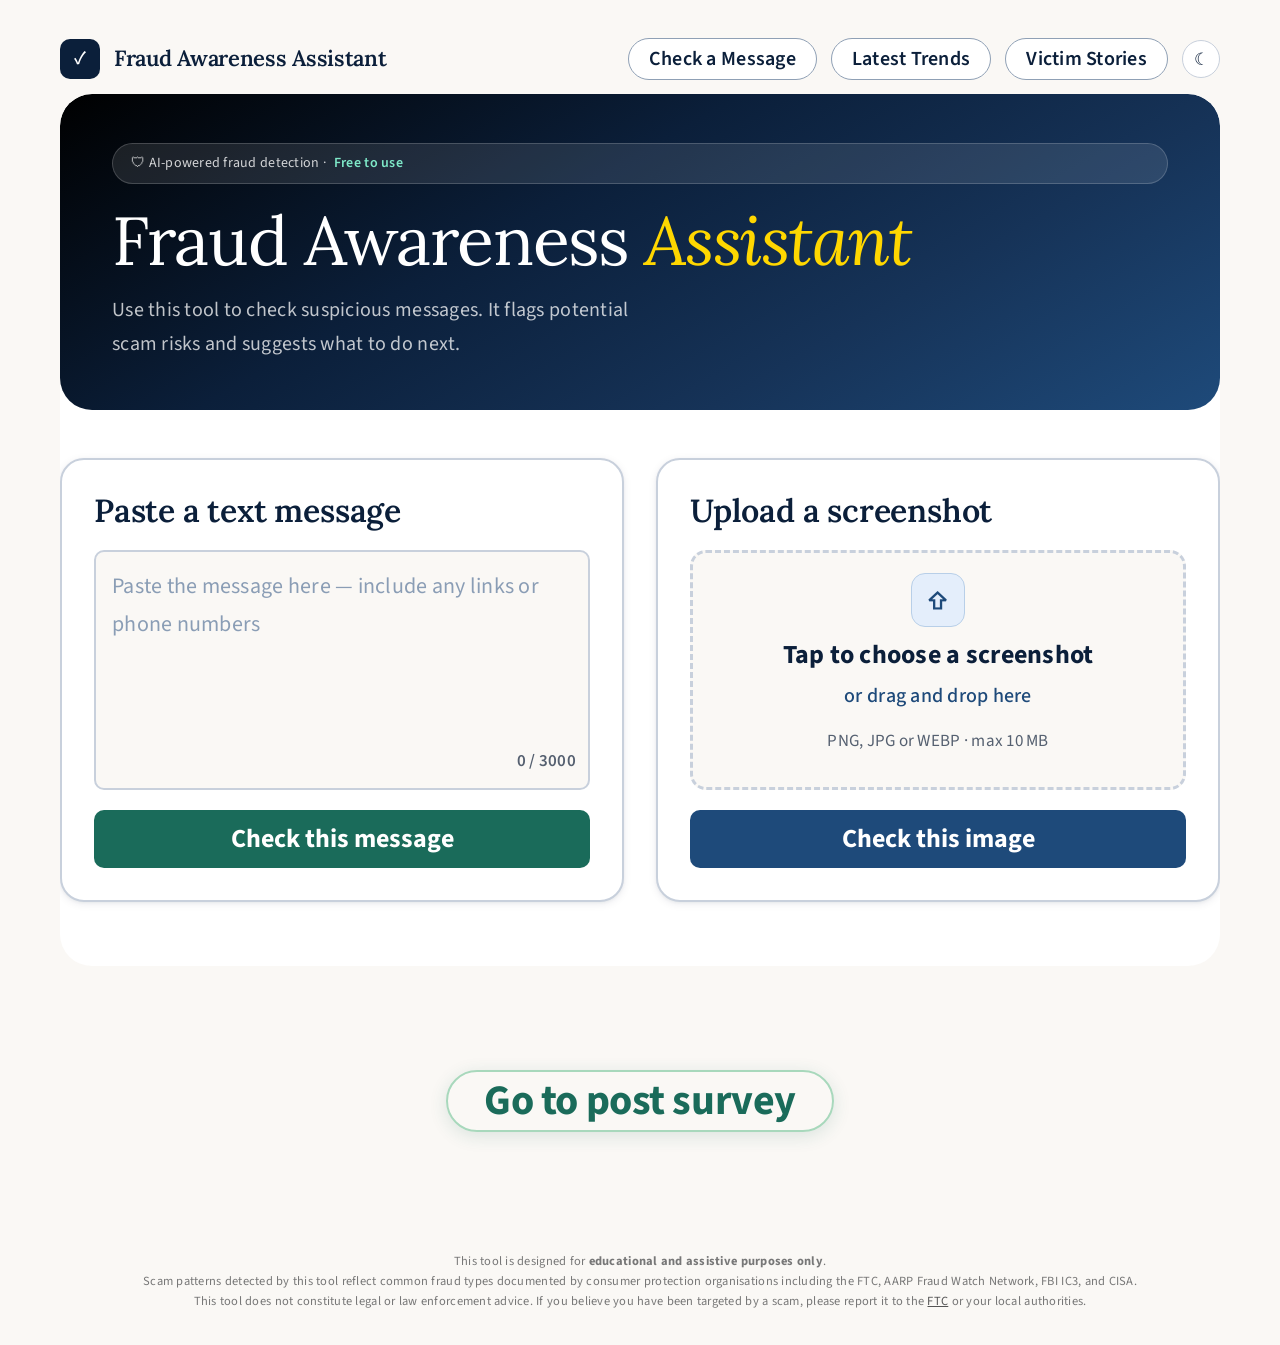
==== index.html @ 5d8401ca "Replace feedback link with post-survey button that passes pid param Co-Authored-By: Claude Sonnet 4." ====
<!DOCTYPE html>
<html lang="en">
<head>
  <meta charset="UTF-8" />
  <meta name="viewport" content="width=device-width, initial-scale=1.0" />
  <title>Scam Awareness Assistant</title>
  <link rel="stylesheet" href="./styles.css" />
  <link rel="stylesheet" href="./pages/page.css" />
</head>
<body>
  <div class="app">

    <header class="topbar">
      <div class="brand">
        <div class="brand-shield">✓</div>
        <span>Fraud Awareness Assistant</span>
      </div>
      <div class="top-actions">
        <a href="./index.html" class="learn-btn" style="text-decoration:none; display:flex; align-items:center;">Check a Message</a>
        <a href="./latest-scam-trends/latest-trends.html" class="learn-btn" style="text-decoration:none; display:flex; align-items:center;">Latest Trends</a>
        <a href="./fraud-victim-stories/victim-stories.html" class="learn-btn" style="text-decoration:none; display:flex; align-items:center;">Victim Stories</a>
        <button class="theme-btn" type="button" aria-label="Toggle theme">☾</button>
      </div>
    </header>

    <main class="main-frame">

      <!-- HERO -->
      <div class="page-hero">
        <div class="updated-badge">🛡 AI-powered fraud detection · <span>Free to use</span></div>
        <h1>Fraud Awareness <span style="color: #FFD700; font-style: italic;">Assistant</span></h1>
        <p>Use this tool to check suspicious messages. It flags potential scam risks and suggests what to do next.</p>
      </div>

      <div class="content-area">

        <!-- INPUTS -->
        <section class="input-grid" aria-label="Input options">

          <article class="input-card">
            <h2>Paste a text message</h2>
            <div class="textarea-box">
              <label for="textInput" class="sr-only">Paste suspicious message</label>
              <textarea id="textInput" maxlength="3000"
                placeholder="Paste the message here — include any links or phone numbers"
                aria-describedby="charCount"></textarea>
              <span id="charCount" aria-live="polite">0 / 3000</span>
            </div>
            <div class="input-footer">
              <button id="analyzeTextBtn" class="primary-btn" type="button">Check this message</button>
            </div>
          </article>

          <article class="input-card">
            <h2>Upload a screenshot</h2>
            <input id="imageInput" type="file" accept="image/png,image/jpeg,image/webp" style="display:none;" />
            <div id="dropZone" class="drop-zone" tabindex="0" role="button" aria-label="Upload screenshot">
              <div class="upload-icon">⇧</div>
              <strong>Tap to choose a screenshot</strong>
              <span>or drag and drop here</span>
              <small>PNG, JPG or WEBP · max 10 MB</small>
              <em id="fileName"></em>
            </div>

            <div id="imagePreviewWrap" class="image-preview-wrap hidden">
              <img id="imagePreview" class="image-preview" alt="Uploaded screenshot preview" />
              <button id="clearImageBtn" class="clear-image-btn" type="button" aria-label="Remove image">✕ Remove</button>
            </div>
            <div class="input-footer">
              <button id="analyzeImageBtn" class="primary-btn blue-btn" type="button">Check this image</button>
            </div>
          </article>

        </section>

        <!-- LOADING PANEL -->
        <section id="loadingPanel" class="loading-panel hidden" aria-live="assertive">
          <div class="loading-inner">
            <div class="loading-spinner" aria-hidden="true">
              <svg viewBox="0 0 44 44" fill="none">
                <circle cx="22" cy="22" r="18" stroke="currentColor" stroke-width="4"
                  stroke-linecap="round" stroke-dasharray="90 28"/>
              </svg>
            </div>
            <div class="loading-text">
              <p class="loading-headline" id="loadingHeadline">Analyzing…</p>
              <div class="loading-steps">
                <div class="loading-step" id="lstep1"><span class="lstep-dot"></span>Reading content</div>
                <div class="loading-step" id="lstep2"><span class="lstep-dot"></span>Checking for scam signs</div>
                <div class="loading-step" id="lstep3"><span class="lstep-dot"></span>Preparing your result</div>
              </div>
            </div>
          </div>
        </section>

        <!-- RESULTS -->
        <section id="resultsPanel" class="results-frame hidden" aria-live="polite" aria-label="Analysis result">

          <div class="results-title">
            <h2>Result</h2>
          </div>

          <div class="results-grid">

            <article class="result-card score-card">
              <div class="score-content">
                <div id="riskLabel" class="risk-label" role="status">—</div>
                <div class="gauge-area">
                  <svg viewBox="0 0 220 130" class="risk-gauge-svg" aria-hidden="true">
                    <path class="gauge-low"  d="M35 110 A75 75 0 0 1 75 45" />
                    <path class="gauge-mid"  d="M75 45 A75 75 0 0 1 145 45" />
                    <path class="gauge-high" d="M145 45 A75 75 0 0 1 185 110" />
                    <line id="gaugeNeedle" x1="110" y1="110" x2="185" y2="110" />
                    <circle cx="110" cy="110" r="6" />
                  </svg>
                  <div class="gauge-labels"><span>Low</span><span>High</span></div>
                </div>
              </div>
            </article>

            <div class="results-right-col">

              <article class="result-card warning-card">
                <h3>Warning Signs</h3>
                <ul id="redFlagsList" class="flag-list"></ul>
              </article>

              <article class="result-card what-to-do-card">
                <h3>What To Do</h3>
                <ul id="nextStepsList" class="steps-list"></ul>
                <p id="reassuranceNote" class="reassurance-note hidden">You are already taking the right step by checking this message.</p>
              </article>

            </div>

          </div>

          <div class="full-explanation-bar">
            <button id="viewFullBtn" class="full-explanation-btn" type="button" aria-expanded="false">
              Full explanation ↓
            </button>
          </div>

          <div id="fullAnalysis" class="full-analysis hidden">
            <h3>Full explanation</h3>
            <p id="explanationText"></p>
            <p id="plainExplanationText" style="margin-top:18px;"></p>
            <p id="disclaimerText"></p>
          </div>

          <!-- ACCURACY FEEDBACK -->
          <div id="accuracyCard" class="accuracy-card hidden">
            <p class="accuracy-label">How do you feel about this assessment?</p>
            <div class="accuracy-options">
              <button class="accuracy-btn accuracy-true"   data-vote="right">✓ Right</button>
              <button class="accuracy-btn accuracy-false"  data-vote="wrong">✗ Wrong</button>
              <button class="accuracy-btn accuracy-unsure" data-vote="unsure">? Unsure</button>
            </div>
            <p id="accuracyThanks" class="accuracy-thanks hidden">Thank you — your feedback helps improve this tool.</p>
          </div>

          <div class="bottom-callout">
            <p class="attribution">This tool was developed by the Center for Advanced Communications Policy at Georgia Tech as part of ongoing research on AI, accessibility, and fraud awareness.</p>
          </div>

        </section>
      </div>
    </main>
  </div>

  <div class="feedback-bar">
    <button class="feedback-btn" onclick="goToPostSurvey()">Go to post survey</button>
  </div>

  <script>
  function goToPostSurvey() {
    const params = new URLSearchParams(window.location.search);
    const pid = params.get("pid");
    const postSurveyBase = "https://gatech.co1.qualtrics.com/jfe/form/SV_1YRlFkYcZXiWoS2";
    window.location.href = pid
      ? `${postSurveyBase}?pid=${encodeURIComponent(pid)}`
      : postSurveyBase;
  }
  </script>

  <footer style="text-align: center; padding: 20px 24px; font-size: 0.78rem; color: #777; margin-top: 32px; line-height: 1.6;">
    <p>
      This tool is designed for <strong>educational and assistive purposes only</strong>.<br>
      Scam patterns detected by this tool reflect common fraud types documented by consumer protection organisations including the FTC, AARP Fraud Watch Network, FBI IC3, and CISA.<br>
      This tool does not constitute legal or law enforcement advice. If you believe you have been targeted by a scam, please report it to the <a href="https://reportfraud.ftc.gov" target="_blank" rel="noopener noreferrer" style="color: #555;">FTC</a> or your local authorities.
    </p>
  </footer>

  <script src="./script.js"></script>
</body>
</html>
---- styles.css ----
@import url('https://fonts.googleapis.com/css2?family=Lora:ital,wght@0,400;0,600;1,400&family=Source+Sans+3:wght@400;500;600;700&display=swap');

/* *, *::before, *::after { box-sizing: border-box; } */

:root {
  --navy:      #0b1f3a;
  --navy2:     #163358;
  --navy-soft: #1e4a7a;
  --teal:      #1a6b5a;
  --teal-soft: #218a72;
  --warm-bg:   #faf8f5;
  --warm-card: #ffffff;
  --warm-mist: #f0ede8;
  --ink:       #0d1b2e;
  --body-text: #1e2d42;
  --muted:     #556070;
  --border:    #c8d0dc;
  --border-strong: #8fa0b5;
  --gold-soft: #fdf3e0;
  --danger:    #9b1c1c;
  --danger-bg: #fde8e8;
  --danger-border: #f5a0a0;
  --shadow-sm: 0 2px 8px rgba(11,31,58,0.08), 0 1px 3px rgba(11,31,58,0.05);
  --shadow-lg: 0 12px 40px rgba(11,31,58,0.13), 0 4px 16px rgba(11,31,58,0.08);
  --r-sm: 10px; --r-md: 16px; --r-lg: 24px; --r-xl: 32px;

  /* type scale */
  --text-xs:   17px;
  --text-sm:   20px;
  --text-base: 22px;
  --text-md:   26px;
  --text-lg:   32px;
  --text-xl:   42px;
  --text-hero: 68px;
}

html, body { width: 100%; min-height: 100%; }

body {
  margin: 0;
  font-family: 'Source Sans 3', sans-serif;
  font-size: var(--text-base);
  line-height: 1.9;
  color: var(--body-text);
  background: var(--warm-bg);
  /* background-image: radial-gradient(ellipse 90% 40% at 50% 0%, rgba(26,107,90,0.07) 0%, transparent 55%); */
  -webkit-font-smoothing: antialiased;
  letter-spacing: 0.012em;
}

.sr-only {
  position: absolute; width: 1px; height: 1px;
  padding: 0; margin: -1px; overflow: hidden;
  clip: rect(0,0,0,0); white-space: nowrap; border: 0;
}

.app {
  width: 100%;
  max-width: 1080px;
  margin: 0 auto;
  padding: 0 28px 60px;
}

/* ── TOPBAR ─────────────────────────────────────────── */
.topbar {
  display: flex;
  align-items: center;
  justify-content: space-between;
  padding: 14px 0;
  /*background: var(--warm-bg);
  margin: 0 -28px;
  padding-left: 28px;
  padding-right: 28px;
  border-bottom: 1.5px solid var(--border);*/
}

.brand {
  display: flex;
  align-items: center;
  gap: 14px;
}

.brand-shield {
  width: 40px; height: 40px;
  display: grid; place-items: center;
  background: var(--navy); color: white;
  border-radius: 10px; font-size: 19px; font-weight: 600;
  border: none;
  flex-shrink: 0;
}

.brand > span {
  font-family: 'Lora', serif;
  font-size: 22px; font-weight: 600;
  color: var(--navy); letter-spacing: -0.3px;
  white-space: nowrap;
  overflow: hidden;
  text-overflow: ellipsis;
  min-width: 0;
}

.brand {
  min-width: 0;
  flex-shrink: 1;
}

.top-actions {
  flex-shrink: 0;
}

.top-actions { display: flex; align-items: center; gap: 14px; }

.learn-btn {
  height: 40px; padding: 0 20px;
  border: 1.5px solid var(--border-strong); border-radius: 999px;
  background: white; color: var(--navy);
  font-family: 'Source Sans 3', sans-serif;
  font-size: var(--text-sm); font-weight: 600; cursor: pointer;
  transition: border-color 0.2s, background 0.2s;
  text-decoration: none; display: inline-flex; align-items: center;
}
.learn-btn:hover { border-color: var(--navy); background: var(--warm-mist); }

.theme-btn {
  width: 38px; height: 38px;
  border: 1.5px solid var(--border); border-radius: 50%;
  background: white; color: var(--navy);
  font-size: 17px; cursor: pointer;
  display: grid; place-items: center; transition: background 0.2s;
}
.theme-btn:hover { background: var(--warm-mist); }

/* ── MAIN FRAME ─────────────────────────────────────── */
.main-frame {
  background: var(--warm-card);
  /* border: 1.5px solid var(--border); */
  border-radius: var(--r-xl);
  /* box-shadow: var(--shadow-lg); */
  overflow: hidden;
  margin-top: 0;
}

/* ── UPDATED BADGE (shared with page.css) ───────────── */
.updated-badge {
  display: inline-flex;
  align-items: center;
  gap: 8px;
  background: rgba(255,255,255,0.10);
  border: 1px solid rgba(255,255,255,0.18);
  border-radius: 999px;
  padding: 6px 18px;
  font-size: var(--text-xs);
  color: rgba(255,255,255,0.80);
  margin-bottom: 18px;
}
.updated-badge span { color: #7ee8c8; font-weight: 600; }

/* ── HERO ───────────────────────────────────────────── */
.hero {
  display: flex;
  align-items: center;
  justify-content: space-between;
  gap: 32px;
  padding: 48px 52px;
  background: linear-gradient(150deg, #000000 0%, var(--navy) 40%, var(--navy2) 70%, var(--navy-soft) 100%);
  min-height: 220px;
}

.hero-copy h1 {
  margin: 0;
  font-family: 'Lora', serif;
  font-size: var(--text-hero);
  font-weight: 400;
  line-height: 1.12;
  letter-spacing: -0.01em;
  color: white;
}

.hero-copy h1 span { font-style: normal; color: #f6c34d; }

.hero-copy p {
  margin: 18px 0 0;
  font-size: 28px;
  line-height: 1.5;
  color: rgba(255,255,255,0.75);
  font-weight: 400;
  max-width: 44ch;
}

.privacy-card {
  flex-shrink: 0;
  display: flex;
  flex-direction: column;
  align-items: center;
  gap: 10px;
  padding: 22px 24px;
  border-radius: var(--r-md);
  background: rgba(255,255,255,0.08);
  border: 1.5px solid rgba(255,255,255,0.18);
  text-align: center;
  max-width: 190px;
}

.lock-icon {
  font-size: 32px;
  line-height: 1;
}

.privacy-card-label {
  font-size: 17px;
  font-weight: 700;
  color: white;
  line-height: 1.25;
}

.privacy-card-text {
  font-size: 13px;
  color: rgba(255,255,255,0.52);
  line-height: 1.5;
  font-weight: 400;
}

/* ── CONTENT ────────────────────────────────────────── */
.content-area { padding: 44px 52px 56px; }

/* ── INPUT GRID ─────────────────────────────────────── */
.input-grid {
  display: grid;
  grid-template-columns: minmax(0,1fr) minmax(0,1fr);
  gap: 28px;
  margin-left: -52px;
  margin-right: -52px;
}

.input-card {
  border: 2px solid var(--border);
  border-radius: var(--r-lg);
  background: white;
  box-shadow: var(--shadow-sm);
  padding: 32px;
  transition: border-color 0.2s, box-shadow 0.25s;
  display: flex;
  flex-direction: column;
}

.input-card:focus-within {
  border-color: var(--teal-soft);
  box-shadow: 0 0 0 4px rgba(26,107,90,0.10), var(--shadow-sm);
}

.input-card h2 {
  margin: 0 0 20px;
  font-family: 'Lora', serif;
  font-size: var(--text-lg);
  font-weight: 600;
  color: var(--navy);
  letter-spacing: -0.2px;
  line-height: 1.2;
}

.textarea-box { position: relative; flex: 1; display: flex; flex-direction: column; }

textarea {
  box-sizing: border-box;
  width: 100%;
  height: 170px;
  flex: 1;
  display: block; resize: none;
  border: 2px solid var(--border); border-radius: var(--r-sm);
  padding: 16px 16px 42px;
  color: var(--ink);
  font-family: 'Source Sans 3', sans-serif;
  font-size: var(--text-base); line-height: 1.7;
  outline: none; background: var(--warm-bg);
  transition: border-color 0.2s, background 0.2s;
  letter-spacing: 0.012em;
}

textarea:focus {
  border-color: var(--teal-soft); background: white;
  box-shadow: 0 0 0 4px rgba(26,107,90,0.08);
}

textarea::placeholder { color: #8a9db5; font-size: var(--text-base); }

#charCount {
  position: absolute; right: 14px; bottom: 13px;
  color: var(--muted); font-size: var(--text-xs); font-weight: 600;
}

.drop-zone {
  display: flex; flex-direction: column;
  align-items: center; justify-content: center; gap: 6px;
  flex: 1;
  min-height: 190px;
  border: 3px dashed var(--border); border-radius: var(--r-md);
  background: var(--warm-bg); text-align: center; cursor: pointer;
  padding: 20px;
  transition: border-color 0.2s, background 0.2s;
}

.drop-zone:hover { border-color: var(--teal-soft); background: #f0f9f6; }
.drop-zone input { display: none; }

.upload-icon {
  width: 52px; height: 52px; display: grid; place-items: center;
  border-radius: 14px; background: #e4eefb;
  color: var(--navy-soft); font-size: 24px; font-weight: 700;
  border: 1.5px solid #b8cfe8; margin-bottom: 6px;
}

.drop-zone strong { font-size: var(--text-md); font-weight: 700; color: var(--navy); line-height: 1.2; }
.drop-zone span   { font-size: var(--text-sm); color: var(--navy-soft); font-weight: 500; }
.drop-zone small  { font-size: var(--text-xs); color: var(--muted); margin-top: 4px; }
.drop-zone em     { font-style: normal; font-size: var(--text-sm); font-weight: 700; color: var(--teal); margin-top: 4px; }
.drop-zone.drag-over { border-color: var(--teal-soft); background: #e8f7f1; }

.input-footer {
  margin-top: auto;
  padding-top: 20px;
  display: flex;
  align-items: center;
  justify-content: center;
  gap: 14px;
}


/* ── BUTTONS ────────────────────────────────────────── */
.primary-btn {
  flex-shrink: 0; height: 58px; padding: 0 30px; border: none;
  border-radius: var(--r-sm); background: var(--teal); color: white;
  font-family: 'Source Sans 3', sans-serif;
  font-size: var(--text-md); font-weight: 700; cursor: pointer;
  transition: background 0.2s, transform 0.12s, box-shadow 0.2s;
}
.primary-btn:hover { background: var(--teal-soft); box-shadow: 0 6px 18px rgba(26,107,90,0.28); }
.primary-btn:active { transform: scale(0.98); }
.primary-btn:disabled { opacity: 0.5; cursor: not-allowed; transform: none; }
.input-card .primary-btn {
  width: 100%;
  justify-content: center;
}
.primary-btn.blue-btn { background: var(--navy-soft); }
.primary-btn.blue-btn:hover { background: var(--navy2); box-shadow: 0 6px 18px rgba(11,31,58,0.28); }

.primary-btn.loading { position: relative; color: transparent; pointer-events: none; }
.primary-btn.loading::after {
  content: ''; position: absolute; inset: 0; margin: auto;
  width: 24px; height: 24px;
  border: 3px solid rgba(255,255,255,0.35); border-top-color: white;
  border-radius: 50%; animation: spin 0.7s linear infinite;
}
@keyframes spin { to { transform: rotate(360deg); } }

.outline-btn {
  width: 100%; height: 52px; margin-top: 16px;
  border: 2px solid var(--border-strong); border-radius: var(--r-sm);
  background: transparent; color: var(--navy);
  font-family: 'Source Sans 3', sans-serif;
  font-size: var(--text-sm); font-weight: 700; cursor: pointer;
  transition: border-color 0.2s, background 0.2s;
}
.outline-btn:hover { border-color: var(--navy); background: var(--warm-mist); }

/* ── LOADING PANEL ──────────────────────────────────── */
.loading-panel {
  margin-top: 36px;
  margin-left: -52px;
  margin-right: -52px;
  padding: 48px 40px;
  border: 2px solid var(--border);
  border-radius: var(--r-lg);
  background: white;
  box-shadow: var(--shadow-sm);
  animation: slide-up 0.3s ease;
}

.loading-inner {
  display: flex;
  align-items: center;
  gap: 40px;
  max-width: 560px;
  margin: 0 auto;
}

.loading-spinner {
  flex-shrink: 0;
  width: 72px; height: 72px;
  color: var(--teal);
  animation: spin 1.1s linear infinite;
}

.loading-spinner svg { width: 100%; height: 100%; display: block; }

.loading-headline {
  margin: 0 0 20px;
  font-family: 'Lora', serif;
  font-size: var(--text-lg);
  font-weight: 600;
  color: var(--navy);
  letter-spacing: -0.2px;
  line-height: 1.2;
}

.loading-steps { display: flex; flex-direction: column; gap: 14px; }

.loading-step {
  display: flex; align-items: center; gap: 14px;
  font-size: var(--text-sm); color: var(--muted);
  font-weight: 500; transition: color 0.3s;
}

.loading-step.active { color: var(--teal); font-weight: 700; }
.loading-step.done   { color: var(--body-text); }
.loading-step.done .lstep-dot { background: var(--teal); }

.lstep-dot {
  width: 10px; height: 10px; border-radius: 50%;
  background: var(--border); flex-shrink: 0;
  transition: background 0.3s;
}

.loading-step.active .lstep-dot {
  background: var(--teal);
  box-shadow: 0 0 0 3px rgba(26,107,90,0.20);
  animation: pulse-dot 1s ease-in-out infinite;
}

@keyframes pulse-dot {
  0%, 100% { transform: scale(1); }
  50%       { transform: scale(1.35); }
}

/* ── RESULTS ────────────────────────────────────────── */
.results-frame {
  margin-top: 36px;
  margin-left: -52px;
  margin-right: -52px;
  border: 2px solid var(--border); border-radius: var(--r-lg);
  background: white; box-shadow: var(--shadow-sm);
  overflow: hidden; animation: slide-up 0.4s ease;
}

@keyframes slide-up {
  from { opacity: 0; transform: translateY(16px); }
  to   { opacity: 1; transform: translateY(0); }
}

.results-title {
  padding: 26px 32px 24px;
  border-bottom: 2px solid var(--border);
  background: var(--warm-mist);
}

.results-title h2 {
  margin: 0;
  font-family: 'Lora', serif;
  font-size: var(--text-xl); font-weight: 600;
  color: var(--navy); letter-spacing: -0.3px;
}

.results-grid {
  display: grid;
  grid-template-columns: 220px 1fr;
  border-bottom: 2px solid var(--border);
}

.results-right-col {
  display: flex;
  flex-direction: column;
}

.result-card {
  padding: 28px 28px 24px;
}

/* warning card — top right, red left border, bottom divider */
.warning-card {
  border-bottom: 1.5px solid var(--border);
  border-left: 4px solid var(--danger-border);
}

/* what to do card — bottom right, green left border */
.what-to-do-card {
  border-left: 4px solid #a8d8bc;
  flex: 1;
}

.result-card h3 {
  margin: 0 0 18px;
  font-size: var(--text-xs); font-weight: 700;
  color: var(--muted); text-transform: uppercase; letter-spacing: 0.08em;
}

.what-to-do-card > h3 {
  color: var(--teal);
  font-size: var(--text-sm);
  font-weight: 700;
  text-transform: none;
  letter-spacing: 0;
}

/* score card */
.score-card { background: var(--navy); border-right: 1.5px solid rgba(255,255,255,0.10); display: flex; flex-direction: column; }
.score-card h3 { display: none; }

.score-content {
  display: flex;
  flex-direction: column;
  align-items: center;
  justify-content: center;
  gap: 16px;
  text-align: center;
  padding: 16px 8px;
  flex: 1;
}

.risk-label {
  font-family: 'Lora', serif;
  font-size: 38px;
  font-weight: 600;
  line-height: 1.15;
  text-align: center;
  letter-spacing: -0.01em;
  padding: 16px 24px;
  border-radius: var(--r-md);
  transition: color 0.5s, background 0.5s, border-color 0.5s;
  /* default neutral state */
  color: rgba(255,255,255,0.35);
  background: rgba(255,255,255,0.05);
  border: 2px solid rgba(255,255,255,0.10);
}
.risk-label.low {
  color: #6ee7b7;
  background: rgba(26,92,66,0.22);
  border-color: rgba(52,211,153,0.35);
}
.risk-label.medium {
  color: #fcd34d;
  background: rgba(180,115,9,0.20);
  border-color: rgba(251,191,36,0.35);
}
.risk-label.high {
  color: #fca5a5;
  background: rgba(155,28,28,0.22);
  border-color: rgba(248,113,113,0.35);
}

.risk-badge {
  display: inline-flex; align-items: center; gap: 7px;
  margin-top: 0; padding: 10px 18px; border-radius: 999px;
  font-size: var(--text-sm); font-weight: 700; letter-spacing: 0.02em;
}
.risk-badge.high   { background: rgba(155,28,28,0.20); color: #fca5a5; border: 1.5px solid rgba(155,28,28,0.32); }
.risk-badge.medium { background: rgba(180,115,9,0.20);  color: #fcd34d; border: 1.5px solid rgba(180,115,9,0.32); }
.risk-badge.low    { background: rgba(26,92,66,0.22);   color: #6ee7b7; border: 1.5px solid rgba(26,92,66,0.32); }

.gauge-area { min-width: 0; width: 100%; }
.risk-gauge-svg { width: 100%; max-width: 170px; display: block; margin: 0 auto 6px; }
.risk-gauge-svg path { fill: none; stroke-width: 18; stroke-linecap: butt; opacity: 0.8; }
.gauge-low { stroke: #34d399; } .gauge-mid { stroke: #fbbf24; } .gauge-high { stroke: #f87171; }
.risk-gauge-svg line {
  stroke: rgba(255,255,255,0.92); stroke-width: 4; stroke-linecap: round;
  transform-origin: 110px 110px;
  transition: transform 0.8s cubic-bezier(0.34,1.4,0.64,1);
}
.risk-gauge-svg circle { fill: rgba(255,255,255,0.92); }
.gauge-labels { display: flex; justify-content: space-between; font-size: var(--text-xs); font-weight: 700; letter-spacing: 0.04em; text-transform: uppercase; width: 100%; max-width: 170px; margin: 0 auto; }
.gauge-labels span:first-child { color: #34d399; }
.gauge-labels span:last-child  { color: #f87171; }



/* flags + steps */


.warning-card h3 {
  color: var(--danger);
  font-size: var(--text-sm);
  font-weight: 700;
  text-transform: none;
  letter-spacing: 0;
}



.flag-list, .steps-list { list-style: none; padding: 0; margin: 0; }

.flag-list li, .steps-list li {
  padding: 12px 0; font-size: var(--text-base); line-height: 1.6;
  color: var(--body-text); border-bottom: 1.5px solid var(--border);
  display: flex; align-items: flex-start; gap: 10px;
  letter-spacing: 0.012em;
}
.flag-list li:last-child, .steps-list li:last-child { border-bottom: none; }

.flag-list li::before {
  content: "✕"; color: var(--danger); font-size: 18px;
  font-weight: 700; margin-top: 2px; flex-shrink: 0; line-height: 1;
}

.steps-list li::before {
  content: "✓"; color: var(--teal); font-size: 20px;
  font-weight: 700; margin-top: 1px; flex-shrink: 0; line-height: 1;
}

/* ── FULL ANALYSIS ──────────────────────────────────── */
.full-analysis {
  padding: 32px 32px 36px;
  border-top: 2px solid var(--border); background: var(--warm-bg);
}
.full-analysis.hidden { display: none; }

.full-analysis h3 {
  margin: 0 0 10px;
  font-family: 'Lora', serif; font-size: var(--text-md);
  font-weight: 600; color: var(--navy); letter-spacing: -0.2px;
}

.full-analysis p {
  margin: 0; color: var(--body-text);
  font-size: var(--text-base); line-height: 1.85;
  letter-spacing: 0.012em; width: 100%;
  text-align: justify;
}

#disclaimerText {
  margin-top: 20px !important;
  font-size: var(--text-xs) !important;
  color: var(--muted);
  font-style: italic;
  line-height: 1.6;
}

/* ── ACCURACY CARD ──────────────────────────────────── */
.accuracy-card {
  padding: 22px 32px 20px;
  border-top: 1.5px solid var(--border);
  background: var(--warm-bg);
  display: flex;
  flex-direction: column;
  align-items: center;
  gap: 14px;
  text-align: center;
}

.accuracy-label {
  margin: 0;
  font-size: var(--text-xs);
  font-weight: 700;
  color: var(--muted);
  text-transform: uppercase;
  letter-spacing: 0.07em;
}

.accuracy-options {
  display: flex;
  gap: 12px;
  flex-wrap: wrap;
  justify-content: center;
}

.accuracy-btn {
  height: 46px;
  padding: 0 24px;
  border-radius: 999px;
  font-family: 'Source Sans 3', sans-serif;
  font-size: var(--text-sm);
  font-weight: 700;
  cursor: pointer;
  transition: background 0.2s, border-color 0.2s, transform 0.12s;
}

.accuracy-true   { background: #e6f7ef; border: 2px solid #a8d8bc; color: var(--teal); }
.accuracy-true:hover   { background: #cdf0de; border-color: var(--teal); }

.accuracy-false  { background: var(--danger-bg); border: 2px solid var(--danger-border); color: var(--danger); }
.accuracy-false:hover  { background: #fbd0d0; border-color: var(--danger); }

.accuracy-unsure { background: var(--warm-mist); border: 2px solid var(--border-strong); color: var(--muted); }
.accuracy-unsure:hover { background: #e4e7ec; border-color: var(--navy); }

.accuracy-btn:disabled { opacity: 0.45; cursor: not-allowed; transform: none; }
.accuracy-btn.selected { transform: scale(0.96); }

.accuracy-thanks {
  margin: 0;
  font-size: var(--text-xs);
  color: var(--teal);
  font-weight: 600;
}

body.dark .accuracy-card { background: var(--warm-mist); border-color: var(--border); }
body.dark .accuracy-true   { background: rgba(26,107,90,0.15); border-color: #1a5c3a; color: #6ee7b7; }
body.dark .accuracy-false  { background: rgba(155,28,28,0.15); border-color: #7f2020; color: #fca5a5; }
body.dark .accuracy-unsure { background: var(--warm-card); border-color: var(--border); color: var(--muted); }
body.dark .accuracy-true:hover   { background: rgba(26,107,90,0.28); }
body.dark .accuracy-false:hover  { background: rgba(155,28,28,0.28); }
body.dark .accuracy-unsure:hover { background: var(--warm-mist); border-color: var(--border-strong); }

/* ── BOTTOM CALLOUT ─────────────────────────────────── */
.bottom-callout {
  padding: 22px 32px;
  background: linear-gradient(105deg, var(--navy) 0%, var(--navy-soft) 100%);
  display: flex;
  justify-content: center;
  align-items: center;
}

.bottom-callout .attribution {
  font-size: 15px;
  font-weight: 400;
  color: rgba(255,255,255,0.72);
  line-height: 1.6;
  /* max-width: 62ch; */
  text-align: center;
}



/* ── DARK THEME ─────────────────────────────────────── */
body.dark {
  --warm-bg:       #0f1117;
  --warm-card:     #1a1d27;
  --warm-mist:     #252836;
  --ink:           #f1f5f9;
  --body-text:     #e2e8f0;
  --muted:         #94a3b8;
  --border:        #2d3748;
  --border-strong: #4a5568;
  --gold-soft:     #2d2510;
  --danger-bg:     #2d1515;
  --danger-border: #7f2020;
  --shadow-sm:     0 2px 8px rgba(0,0,0,0.35), 0 1px 3px rgba(0,0,0,0.25);
  --shadow-lg:     0 12px 40px rgba(0,0,0,0.5), 0 4px 16px rgba(0,0,0,0.35);
}

/* elements that use hardcoded colors rather than variables */
body.dark .brand > span { color: var(--body-text); }
body.dark .brand-shield { background: var(--warm-mist); color: var(--body-text); }

body.dark .learn-btn {
  background: var(--warm-card);
  color: var(--body-text);
  border-color: var(--border);
}
body.dark .learn-btn:hover { background: var(--warm-mist); border-color: var(--border-strong); }

body.dark .theme-btn { background: var(--warm-card); border-color: var(--border); color: var(--body-text); }
body.dark .theme-btn:hover { background: var(--warm-mist); }

body.dark .input-card { background: var(--warm-card); border-color: var(--border); }

body.dark textarea { background: var(--warm-mist); color: var(--body-text); }
body.dark textarea:focus { background: var(--warm-card); }
body.dark textarea::placeholder { color: var(--muted); }

body.dark .drop-zone { background: var(--warm-mist); border-color: var(--border); }
body.dark .drop-zone:hover { background: var(--warm-card); border-color: var(--border-strong); }
body.dark .drop-zone strong { color: var(--body-text); }
body.dark .drop-zone span   { color: var(--muted); }
body.dark .upload-icon { background: #1e2a3a; border-color: var(--border); color: #7eb8f7; }

body.dark .image-preview-wrap { border-color: var(--border); background: var(--warm-mist); }

body.dark .loading-panel { background: var(--warm-card); border-color: var(--border); }
body.dark .loading-headline { color: var(--body-text); }

body.dark .results-frame { background: var(--warm-card); border-color: var(--border); }
body.dark .results-title { background: var(--warm-mist); border-color: var(--border); }
body.dark .results-title h2 { color: var(--body-text); }

body.dark .result-card { background: var(--warm-card); }
body.dark .result-card h3 { color: var(--muted); }
body.dark .warning-card { border-color: var(--border); border-left-color: #7f2020; }
body.dark .what-to-do-card { border-left-color: #1a5c3a; }
body.dark .flag-list li, body.dark .steps-list li { color: var(--body-text); border-color: var(--border); }

body.dark .what-to-do-box { background: rgba(16,185,129,0.10); color: #6ee7b7; }

body.dark .full-analysis { background: var(--warm-mist); border-color: var(--border); }
body.dark .full-analysis h3 { color: var(--body-text); }
body.dark .full-analysis p  { color: var(--body-text); }

body.dark .full-explanation-bar { background: var(--warm-mist); border-color: var(--border); }
body.dark .full-explanation-btn {
  background: rgba(200,160,0,0.12);
  border-color: rgba(200,160,0,0.28);
  color: #fcd34d;
}
body.dark .full-explanation-btn:hover {
  background: rgba(200,160,0,0.22);
  border-color: rgba(200,160,0,0.5);
  box-shadow: none;
}

body.dark .reassurance-note { background: rgba(26,107,90,0.15); color: #6ee7b7; }

body.dark .clear-image-btn { background: var(--warm-card); color: #fca5a5; border-color: var(--border); }


/* ── UTILITY ────────────────────────────────────────── */
.hidden { display: none !important; }

/* ── RESPONSIVE ─────────────────────────────────────────────
   3 tiers:
   Desktop  > 960px  — side-by-side cards, full padding
   Tablet   640–960px — side-by-side cards, tighter padding, smaller type
   Phone    < 640px  — single column, compact type, stacked layout
   ─────────────────────────────────────────────────────────── */

/* ── TABLET (641px – 960px) ─────────────────────────── */
@media (max-width: 960px) {
  :root {
    --text-xs:   15px;
    --text-sm:   17px;
    --text-base: 18px;
    --text-md:   21px;
    --text-lg:   26px;
    --text-xl:   32px;
    --text-hero: 40px;
  }

  .app { padding: 14px 20px 44px; }

  .hero { padding: 36px 32px; gap: 20px; min-height: 200px; }
  .hero-copy p { max-width: 100%; font-size: 22px; }
  .privacy-card { max-width: 260px; padding: 18px 20px; }

  .content-area { padding: 28px 24px 40px; }

  /* keep 2-col input grid on tablet */
  .input-grid { gap: 20px; margin-left: -24px; margin-right: -24px; }
  .input-card { padding: 24px; }
  textarea { height: 140px; }
  .drop-zone { min-height: 160px; }

  /* results: 2 col on tablet — score full width, flags+steps side by side */
  .results-grid {
    grid-template-columns: 1fr 1fr;
  }
  .results-grid { grid-template-columns: 1fr; }
  .results-right-col { border-top: 1.5px solid var(--border); }
  .score-card {
    border-right: none;
    border-bottom: none;
  }
  .score-content { flex-direction: column; align-items: center; gap: 14px; }
  .result-card { border-right: none; border-bottom: 1.5px solid var(--border); }
  .result-card:last-child { border-bottom: none; }

  .results-title { padding: 20px 24px; }
  .result-card { padding: 22px 22px 20px; }
  .full-analysis { padding: 26px 24px 30px; }
  .bottom-callout { padding: 18px 24px; }

  .loading-inner { gap: 24px; }
  .loading-panel { padding: 36px 28px; margin-left: -24px; margin-right: -24px; }
  .results-frame { margin-left: -24px; margin-right: -24px; }

  .brand > span { font-size: 18px; }
  .brand-shield { width: 40px; height: 40px; font-size: 18px; }
  .theme-btn { display: none; }
  .learn-btn { height: 40px; padding: 0 18px; font-size: 15px; }
}

/* ── PHONE (≤ 640px) ────────────────────────────────── */
@media (max-width: 640px) {
  :root {
    --text-xs:   14px;
    --text-sm:   16px;
    --text-base: 17px;
    --text-md:   20px;
    --text-lg:   24px;
    --text-xl:   28px;
    --text-hero: 32px;
  }

  .app { padding: 10px 12px 36px; }
  .main-frame { border-radius: var(--r-lg); }

  /* hero stacks vertically on phone */
  .hero {
    flex-direction: column;
    align-items: flex-start;
    padding: 28px 22px 24px;
    gap: 16px;
  }
  .privacy-card { max-width: 100%; width: 100%; }

  .theme-btn { display: none; }
  .topbar { padding-bottom: 12px; }
  .learn-btn {
    height: 38px;
    padding: 0 14px;
    font-size: 14px;
    white-space: nowrap;
    flex-shrink: 0;
  }
  .brand-shield { width: 34px; height: 34px; font-size: 15px; border-radius: 8px; }
  .brand > span { font-size: 15px; }

  .content-area { padding: 22px 16px 32px; }

  /* single column inputs on phone */
  .input-grid { grid-template-columns: 1fr; gap: 16px; margin-left: -16px; margin-right: -16px; }
  .input-card { padding: 20px 18px; }
  textarea { height: 130px; }
  .drop-zone { min-height: 150px; }
  .primary-btn { height: 56px; }

  /* results single column on phone */
  .results-grid { grid-template-columns: 1fr; }
  .score-card { grid-column: auto; border-bottom: 1.5px solid rgba(255,255,255,0.12); }
  .score-content { flex-direction: column; align-items: center; gap: 12px; }
  .score-number { font-size: 64px; }
  .result-card { border-right: none; border-bottom: 1.5px solid var(--border); }
  .result-card:last-child { border-bottom: none; }

  .results-title { padding: 18px 18px; }
  .result-card { padding: 18px 16px; }
  .full-analysis { padding: 20px 16px 24px; }

  .bottom-callout {
    flex-direction: column;
    align-items: stretch;
    padding: 18px 16px;
    gap: 14px;
  }
  .bottom-callout button { width: 100%; text-align: center; }

  .loading-inner {
    flex-direction: column;
    align-items: flex-start;
    gap: 20px;
  }
  .loading-panel { padding: 28px 18px; margin-left: -16px; margin-right: -16px; }
  .results-frame { margin-left: -16px; margin-right: -16px; }
  .loading-spinner { width: 52px; height: 52px; }
}

/* ── WIDE SCREENS (> 1200px) ────────────────────────── */
@media (min-width: 1200px) {
  .app { max-width: 1160px; padding: 24px 40px 72px; }
  .hero { padding: 56px 60px; min-height: 240px; }
  .content-area { padding: 48px 60px 64px; }
  .input-grid { gap: 32px; margin-left: -60px; margin-right: -60px; }
  .loading-panel { margin-left: -60px; margin-right: -60px; }
  .results-frame { margin-left: -60px; margin-right: -60px; }
  .results-title { padding: 28px 36px; }
  .result-card { padding: 30px 30px 26px; }
  .full-analysis { padding: 36px 36px 40px; }
  .bottom-callout { padding: 24px 36px; }
}

/* ── FEEDBACK BAR ───────────────────────────────────── */
.feedback-bar {
  display: flex;
  justify-content: center;
  padding: 32px 28px 56px;
}

.feedback-btn {
  display: inline-flex;
  align-items: center;
  gap: 10px;
  height: 62px;
  padding: 0 36px;
  border-radius: 999px;
  background: var(--safe-bg);
  border: 2px solid #a8d8bc;
  color: var(--teal);
  font-family: 'Source Sans 3', sans-serif;
  font-size: var(--text-xl);
  font-weight: 700;
  letter-spacing: -0.01em;
  text-decoration: none;
  cursor: pointer;
  box-shadow: 0 4px 18px rgba(26,107,90,0.14);
  transition: background 0.2s, border-color 0.2s, box-shadow 0.2s, transform 0.12s;
}

.feedback-btn:hover {
  background: #d4eede;
  border-color: var(--teal-soft);
  box-shadow: 0 6px 24px rgba(26,107,90,0.22);
  transform: translateY(-2px);
}

.feedback-btn:active {
  transform: translateY(0);
}

@media (max-width: 640px) {
  .feedback-bar { padding: 24px 14px 48px; }
  .feedback-btn { width: 100%; justify-content: center; font-size: var(--text-sm); height: 58px; }
}

/* ── IMAGE PREVIEW ──────────────────────────────────── */
.image-preview-wrap {
  margin-top: 14px;
  border: 2px solid var(--border);
  border-radius: var(--r-sm);
  overflow: hidden;
  position: relative;
  background: var(--warm-bg);
}

.image-preview {
  display: block;
  width: 100%;
  max-height: 260px;
  object-fit: contain;
  background: var(--warm-bg);
}

.clear-image-btn {
  position: absolute;
  top: 10px;
  right: 10px;
  height: 34px;
  padding: 0 14px;
  border: 1.5px solid var(--border-strong);
  border-radius: 999px;
  background: white;
  color: var(--danger);
  font-family: 'Source Sans 3', sans-serif;
  font-size: var(--text-xs);
  font-weight: 700;
  cursor: pointer;
  transition: background 0.2s, border-color 0.2s;
  box-shadow: 0 2px 8px rgba(11,31,58,0.10);
}

.clear-image-btn:hover {
  background: var(--danger-bg);
  border-color: var(--danger-border);
}


/* ── FULL EXPLANATION BAR ───────────────────────────── */
.full-explanation-bar {
  padding: 20px 28px;
  border-top: 1.5px solid var(--border);
  background: var(--warm-bg);
  display: flex;
  justify-content: center;
}

.full-explanation-btn {
  width: 100%;
  height: 56px;
  border: 2px solid #e8c84a;
  border-radius: var(--r-sm);
  background: #fdf3d0;
  color: rgb(0 0 0);
  font-family: 'Source Sans 3', sans-serif;
  font-size: var(--text-sm);
  font-weight: 700;
  cursor: pointer;
  transition: border-color 0.2s, background 0.2s, box-shadow 0.2s;
  display: flex;
  align-items: center;
  justify-content: center;
  gap: 8px;
}

.full-explanation-btn:hover {
  border-color: #c8a000;
  background: #fae89a;
  box-shadow: 0 4px 14px rgba(212,160,10,0.22);
}

/* ── REASSURANCE NOTE ───────────────────────────────── */
.reassurance-note {
  margin-top: 16px;
  padding: 12px 16px;
  background: var(--safe-bg);
  border-radius: var(--r-sm);
  border-left: 3px solid var(--teal);
  font-size: var(--text-sm);
  color: var(--safe);
  line-height: 1.55;
  font-style: italic;
}
---- pages/page.css ----
/*
 * page.css — Shared styles for all feed pages
 * (Latest Trends, Victim Stories, and any future feed pages)
 *
 * Usage: <link rel="stylesheet" href="../pages/page.css" />
 * Requires: ../styles.css loaded first for CSS variables
 */

/* ── PAGE HERO ──────────────────────────────────────────────────── */
.page-hero {
  background: linear-gradient(150deg, #000000 0%, #0b1f3a 40%, #163358 70%, #1e4a7a 100%);
  border-radius: var(--r-xl);
  padding: 48px 52px;
  margin-bottom: 0;
  color: white;
  min-height: 220px;
  display: flex;
  flex-direction: column;
  justify-content: center;
}

.page-hero h1 {
  font-family: 'Lora', serif;
  font-size: var(--text-hero);
  font-weight: 400;
  margin: 0 0 14px;
  color: white;
  letter-spacing: -0.02em;
  line-height: 1.1;
}

.page-hero p {
  font-size: var(--text-sm);
  color: rgba(255,255,255,0.75);
  margin: 0;
  max-width: 560px;
  line-height: 1.7;
}

.page-hero-stats {
  display: flex;
  align-items: center;
  gap: 20px;
  margin-top: 20px;
  flex-wrap: wrap;
}

.page-hero-stat {
  font-size: 13px;
  color: rgba(255,255,255,0.42);
  letter-spacing: 0.06em;
  text-transform: uppercase;
}

.page-hero-stat-num {
  color: rgba(255,255,255,0.75);
  font-weight: 600;
}

.page-hero-divider {
  width: 1px;
  height: 14px;
  background: rgba(255,255,255,0.18);
}

.updated-badge {
  display: inline-flex;
  align-items: center;
  gap: 8px;
  background: rgba(255,255,255,0.10);
  border: 1px solid rgba(255,255,255,0.18);
  border-radius: 999px;
  padding: 6px 18px;
  font-size: 14px;
  color: rgba(255,255,255,0.80);
  margin-bottom: 20px;
}

.updated-badge span { color: #7ee8c8; font-weight: 600; }

/* ── FILTER BAR ─────────────────────────────────────────────────── */
.filter-bar {
  display: flex;
  justify-content: flex-end;
  padding: 16px 0 24px;
}

.filter-bar-inner {
  display: flex;
  align-items: center;
  gap: 12px;
  flex-wrap: wrap;
}

.filter-select-group {
  display: flex;
  align-items: center;
  gap: 8px;
}

.filter-select-group label {
  font-size: 13px;
  color: var(--muted);
  text-transform: uppercase;
  letter-spacing: 0.05em;
  font-weight: 600;
  white-space: nowrap;
}

.filter-select-group select {
  background: white;
  border: 1.5px solid var(--border);
  color: var(--body-text);
  padding: 8px 14px;
  border-radius: var(--r-sm);
  font-family: 'Source Sans 3', sans-serif;
  font-size: 15px;
  cursor: pointer;
  outline: none;
  transition: border-color 0.2s;
}

.filter-select-group select:focus { border-color: var(--border-strong); }

@media (max-width: 640px) {
  .filter-bar { justify-content: flex-start; padding: 12px 0 20px; }
  .filter-bar-inner { gap: 10px; }
  .filter-select-group select { font-size: 14px; padding: 7px 10px; }
}

/* ── PAGE GRID ──────────────────────────────────────────────────── */
.page-grid {
  display: grid;
  gap: 24px;
}

/* ── SHARED CARD BASE ───────────────────────────────────────────── */
.page-card {
  background: var(--warm-card);
  border: 1.5px solid var(--border);
  border-radius: var(--r-lg);
  padding: 32px 36px;
  box-shadow: var(--shadow-sm);
  transition: box-shadow 0.2s, transform 0.2s;
}

.page-card:hover {
  box-shadow: var(--shadow-lg);
  transform: translateY(-2px);
}

.page-card-header {
  display: flex;
  align-items: flex-start;
  justify-content: space-between;
  gap: 16px;
  margin-bottom: 18px;
}

.page-card-title {
  font-family: 'Lora', serif;
  font-size: var(--text-md);
  font-weight: 600;
  color: var(--navy);
  margin: 0;
  line-height: 1.4;
}

.category-badge {
  flex-shrink: 0;
  padding: 4px 14px;
  border-radius: 999px;
  font-size: 14px;
  font-weight: 600;
  white-space: nowrap;
}

.page-card-meta {
  font-size: 15px;
  color: var(--muted);
  margin-bottom: 16px;
  line-height: 1.5;
}

.section-label {
  font-size: 13px;
  font-weight: 700;
  text-transform: uppercase;
  letter-spacing: 0.08em;
  color: var(--muted);
  margin: 20px 0 8px;
}

.page-card-body p {
  font-size: var(--text-sm);
  color: var(--body-text);
  margin: 0;
  line-height: 1.8;
}

.example-box {
  background: var(--warm-mist);
  border-left: 4px solid var(--teal);
  border-radius: 0 var(--r-sm) var(--r-sm) 0;
  padding: 16px 20px;
  font-size: var(--text-sm);
  color: var(--body-text);
  font-style: italic;
  line-height: 1.7;
  margin: 8px 0;
}

.red-flags-list {
  list-style: none;
  padding: 0;
  margin: 8px 0;
}

.red-flags-list li {
  display: flex;
  align-items: flex-start;
  gap: 10px;
  font-size: var(--text-sm);
  color: var(--body-text);
  padding: 4px 0;
  line-height: 1.6;
}

.red-flags-list li::before {
  content: "✗";
  color: var(--danger);
  font-weight: 700;
  flex-shrink: 0;
  margin-top: 2px;
}

.what-to-do-box {
  background: #d1fae5;
  border-radius: var(--r-sm);
  padding: 14px 20px;
  font-size: var(--text-sm);
  color: #065f46;
  font-weight: 500;
  margin: 8px 0;
  line-height: 1.6;
}

.what-to-do-box::before {
  content: "✓ ";
  font-weight: 700;
}

.page-card-footer {
  margin-top: 24px;
  padding-top: 20px;
  border-top: 1px solid var(--border);
}

.action-btn {
  display: inline-flex;
  align-items: center;
  gap: 8px;
  height: 46px;
  padding: 0 26px;
  background: var(--navy);
  color: white;
  border: none;
  border-radius: 999px;
  font-family: 'Source Sans 3', sans-serif;
  font-size: var(--text-sm);
  font-weight: 600;
  cursor: pointer;
  text-decoration: none;
  transition: background 0.2s;
}

.action-btn:hover { background: var(--navy2); text-decoration: none; }

/* ── CATEGORY BADGE COLORS ──────────────────────────────────────── */
/* Scam type */
.badge-phone_scam              { background: #fde8e8; color: #9b1c1c; }
.badge-text_scam               { background: #fef3c7; color: #92400e; }
.badge-email_scam              { background: #dbeafe; color: #1e40af; }
.badge-social_media            { background: #ede9fe; color: #5b21b6; }
.badge-romance_scam            { background: #fce7f3; color: #9d174d; }
.badge-government_impersonation{ background: #fdf3e0; color: #92400e; }
.badge-tech_support            { background: #d1fae5; color: #065f46; }
.badge-tech_support_scam       { background: #d1fae5; color: #065f46; }
.badge-grandparent_scam        { background: #fde8e8; color: #9b1c1c; }
.badge-investment_fraud        { background: #fef3c7; color: #92400e; }
.badge-crypto_scam             { background: #dbeafe; color: #1e40af; }
.badge-phishing                { background: #d1fae5; color: #065f46; }
.badge-identity_theft          { background: #fde8e8; color: #9b1c1c; }
.badge-online_shopping_fraud   { background: #ede9fe; color: #5b21b6; }
.badge-lottery_scam            { background: #fef3c7; color: #92400e; }
.badge-other                   { background: var(--warm-mist); color: var(--muted); }

/* ── STATES ─────────────────────────────────────────────────────── */
.empty-state {
  text-align: center;
  padding: 60px 20px;
  color: var(--muted);
}

.empty-state p { font-size: var(--text-sm); }

.loading-state {
  text-align: center;
  padding: 60px 20px;
  color: var(--muted);
  font-size: var(--text-sm);
}

/* ── RESPONSIVE ─────────────────────────────────────────────────── */
@media (max-width: 960px) {
  .page-hero { padding: 36px 32px; border-radius: var(--r-lg); min-height: 200px; }
  .toolbar-inner { padding: 0; }
}

@media (max-width: 640px) {
  .page-hero { padding: 28px 20px; border-radius: var(--r-md); min-height: 180px; }
  .page-hero h1 { font-size: var(--text-lg); }
  .page-card { padding: 22px 18px; }
  .page-card-header { flex-direction: column; }
  .toolbar-inner { gap: 8px; }
  .sort-group { width: 100%; justify-content: flex-end; }
  .filter-btn { font-size: 14px; padding: 5px 12px; }
}

/* ── DARK THEME ─────────────────────────────────────────────────── */
body.dark .page-hero {
  background: #dde4f0;
  color: #0b1f3a;
}
body.dark .page-hero h1 { color: #0b1f3a; }
body.dark .page-hero p  { color: #334155; }
body.dark .page-hero .updated-badge {
  background: rgba(11,31,58,0.08);
  border-color: rgba(11,31,58,0.18);
  color: #334155;
}
body.dark .page-hero .updated-badge span { color: #1a6b5a; }

body.dark .page-card {
  background: var(--warm-card);
  border-color: var(--border);
}
body.dark .page-card-title { color: var(--body-text); }
body.dark .page-card-meta  { color: var(--muted); }
body.dark .page-card-body p { color: var(--body-text); }
body.dark .page-card-footer { border-color: var(--border); }

body.dark .section-label { color: var(--muted); }

body.dark .example-box {
  background: var(--warm-mist);
  border-left-color: #1a5c3a;
  color: var(--body-text);
}

body.dark .red-flags-list li { color: var(--body-text); }

body.dark .what-to-do-box { background: rgba(16,185,129,0.10); color: #6ee7b7; }

body.dark .filter-select-group select {
  background: var(--warm-card);
  color: var(--body-text);
  border-color: var(--border);
}
body.dark .filter-select-group select:focus { border-color: var(--border-strong); }
body.dark .filter-select-group label { color: var(--muted); }

body.dark .loading-state { color: var(--muted); }
body.dark .empty-state p  { color: var(--muted); }
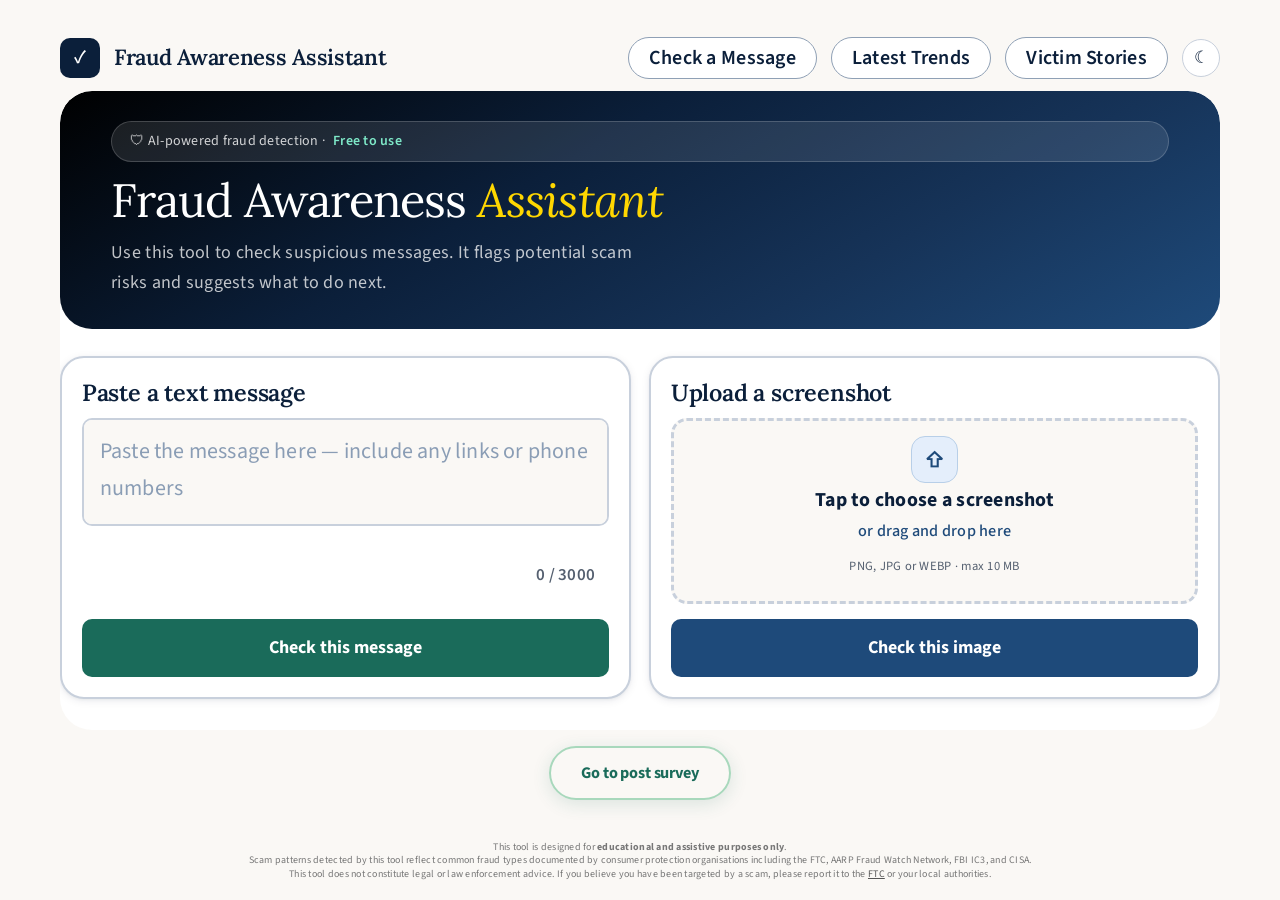
==== commit 967eb6d2: "Fit tool page to viewport, style post-survey button hover Scale header/hero/input cards to viewport " ====
--- a/index.html
+++ b/index.html
@@ -7,7 +7,7 @@
   <link rel="stylesheet" href="./styles.css" />
   <link rel="stylesheet" href="./pages/page.css" />
 </head>
-<body>
+<body class="tool-page">
   <div class="app">
 
     <header class="topbar">
@@ -18,7 +18,7 @@
       <div class="top-actions">
         <a href="./index.html" class="learn-btn" style="text-decoration:none; display:flex; align-items:center;">Check a Message</a>
         <a href="./latest-scam-trends/latest-trends.html" class="learn-btn" style="text-decoration:none; display:flex; align-items:center;">Latest Trends</a>
-        <a href="./fraud-victim-stories/victim-stories.html" class="learn-btn" style="text-decoration:none; display:flex; align-items:center;">Victim Stories</a>
+        <a href="./fraud-victim-stories/official-videos.html" class="learn-btn" style="text-decoration:none; display:flex; align-items:center;">Victim Stories</a>
         <button class="theme-btn" type="button" aria-label="Toggle theme">☾</button>
       </div>
     </header>
@@ -176,14 +176,14 @@
   function goToPostSurvey() {
     const params = new URLSearchParams(window.location.search);
     const pid = params.get("pid");
-    const postSurveyBase = "https://gatech.co1.qualtrics.com/jfe/form/SV_1YRlFkYcZXiWoS2";
+    const postSurveyBase = "https://gatech.co1.qualtrics.com/jfe/form/SV_3IAFPdJyDc0C4TQ";
     window.location.href = pid
       ? `${postSurveyBase}?pid=${encodeURIComponent(pid)}`
       : postSurveyBase;
   }
   </script>
 
-  <footer style="text-align: center; padding: 20px 24px; font-size: 0.78rem; color: #777; margin-top: 32px; line-height: 1.6;">
+  <footer class="tool-footer">
     <p>
       This tool is designed for <strong>educational and assistive purposes only</strong>.<br>
       Scam patterns detected by this tool reflect common fraud types documented by consumer protection organisations including the FTC, AARP Fraud Watch Network, FBI IC3, and CISA.<br>
--- a/styles.css
+++ b/styles.css
@@ -953,6 +953,101 @@
   .bottom-callout { padding: 24px 36px; }
 }
 
+/* ── TOOL FOOTER ────────────────────────────────────── */
+.tool-footer {
+  text-align: center;
+  padding: 20px 24px;
+  font-size: 0.78rem;
+  color: #777;
+  margin-top: 32px;
+  line-height: 1.6;
+}
+
+/* ── FIT-TO-VIEWPORT (tool page initial view, ≥641px) ─
+   Keeps the header, hero and input cards within one screen
+   with no scrolling, scaling with viewport height. Once the
+   results panel appears (or content otherwise overflows),
+   only .content-area scrolls internally so the header/hero
+   and feedback bar/footer stay put. Phones keep normal
+   page scrolling via the existing ≤640px breakpoint. ─── */
+@media (min-width: 641px) {
+  body.tool-page {
+    height: 100vh;
+    overflow: hidden;
+    display: flex;
+    flex-direction: column;
+  }
+
+  body.tool-page .app {
+    display: flex;
+    flex-direction: column;
+    flex: 1 1 auto;
+    min-height: 0;
+    padding-bottom: 0;
+  }
+
+  body.tool-page .topbar { flex: 0 0 auto; padding: clamp(6px, 1.4vh, 14px) 0; }
+
+  body.tool-page .main-frame {
+    flex: 1 1 auto;
+    display: flex;
+    flex-direction: column;
+    min-height: 0;
+  }
+
+  body.tool-page .page-hero {
+    flex: 0 0 auto;
+    padding: clamp(16px, 3.2vh, 48px) clamp(24px, 4vw, 52px);
+    min-height: clamp(100px, 20vh, 220px);
+  }
+  body.tool-page .page-hero h1 { font-size: clamp(26px, 5.2vh, 68px); margin-bottom: clamp(6px, 1.2vh, 14px); }
+  body.tool-page .page-hero p  { font-size: clamp(14px, 2vh, 20px); }
+  body.tool-page .page-hero .updated-badge { margin-bottom: clamp(8px, 1.5vh, 18px); padding: clamp(4px, 0.8vh, 6px) 18px; }
+
+  body.tool-page .content-area {
+    flex: 1 1 auto;
+    min-height: 0;
+    overflow-y: auto;
+    padding: clamp(16px, 3vh, 44px) clamp(24px, 4vw, 52px) clamp(16px, 3vh, 56px);
+  }
+
+  body.tool-page .input-grid {
+    margin-left: clamp(-52px, -4vw, -24px);
+    margin-right: clamp(-52px, -4vw, -24px);
+    gap: clamp(14px, 2vh, 28px);
+  }
+
+  body.tool-page .input-card { padding: clamp(14px, 2.2vh, 32px); }
+  body.tool-page .input-card h2 { font-size: clamp(17px, 2.6vh, 32px); margin-bottom: clamp(8px, 1.4vh, 20px); }
+
+  body.tool-page textarea {
+    flex: 0 0 auto;
+    height: clamp(60px, 12vh, 170px);
+    font-size: clamp(14px, 1.8vh, 22px);
+    padding: clamp(8px, 1.4vh, 16px) 16px clamp(26px, 3.6vh, 42px);
+  }
+
+  body.tool-page .drop-zone { flex: 0 0 auto; min-height: clamp(70px, 12vh, 190px); padding: clamp(10px, 1.6vh, 20px); gap: 4px; }
+  body.tool-page .upload-icon { width: clamp(34px, 5vh, 52px); height: clamp(34px, 5vh, 52px); font-size: clamp(16px, 2.4vh, 24px); margin-bottom: 2px; }
+  body.tool-page .drop-zone strong { font-size: clamp(15px, 2.2vh, 26px); }
+  body.tool-page .drop-zone span   { font-size: clamp(13px, 1.8vh, 20px); }
+  body.tool-page .drop-zone small  { font-size: clamp(11px, 1.4vh, 17px); }
+
+  body.tool-page .input-footer { padding-top: clamp(8px, 1.6vh, 20px); }
+  body.tool-page .primary-btn { height: clamp(40px, 6.5vh, 58px); font-size: clamp(15px, 2vh, 26px); padding: 0 clamp(16px, 2vw, 30px); }
+
+  body.tool-page .feedback-bar { padding: clamp(10px, 1.8vh, 32px) 28px clamp(14px, 2.4vh, 56px); flex: 0 0 auto; }
+  body.tool-page .feedback-btn { height: clamp(40px, 6vh, 62px); font-size: clamp(15px, 1.8vh, 42px); padding: 0 clamp(18px, 2.4vw, 36px); }
+
+  body.tool-page .tool-footer {
+    flex: 0 0 auto;
+    padding: clamp(6px, 1vh, 20px) 24px;
+    font-size: clamp(10px, 1vh, 12.5px);
+    line-height: 1.35;
+    margin-top: 0;
+  }
+}
+
 /* ── FEEDBACK BAR ───────────────────────────────────── */
 .feedback-bar {
   display: flex;
@@ -981,8 +1076,9 @@
 }
 
 .feedback-btn:hover {
-  background: #d4eede;
+  background: #ffd700;
   border-color: var(--teal-soft);
+  color: #000;
   box-shadow: 0 6px 24px rgba(26,107,90,0.22);
   transform: translateY(-2px);
 }
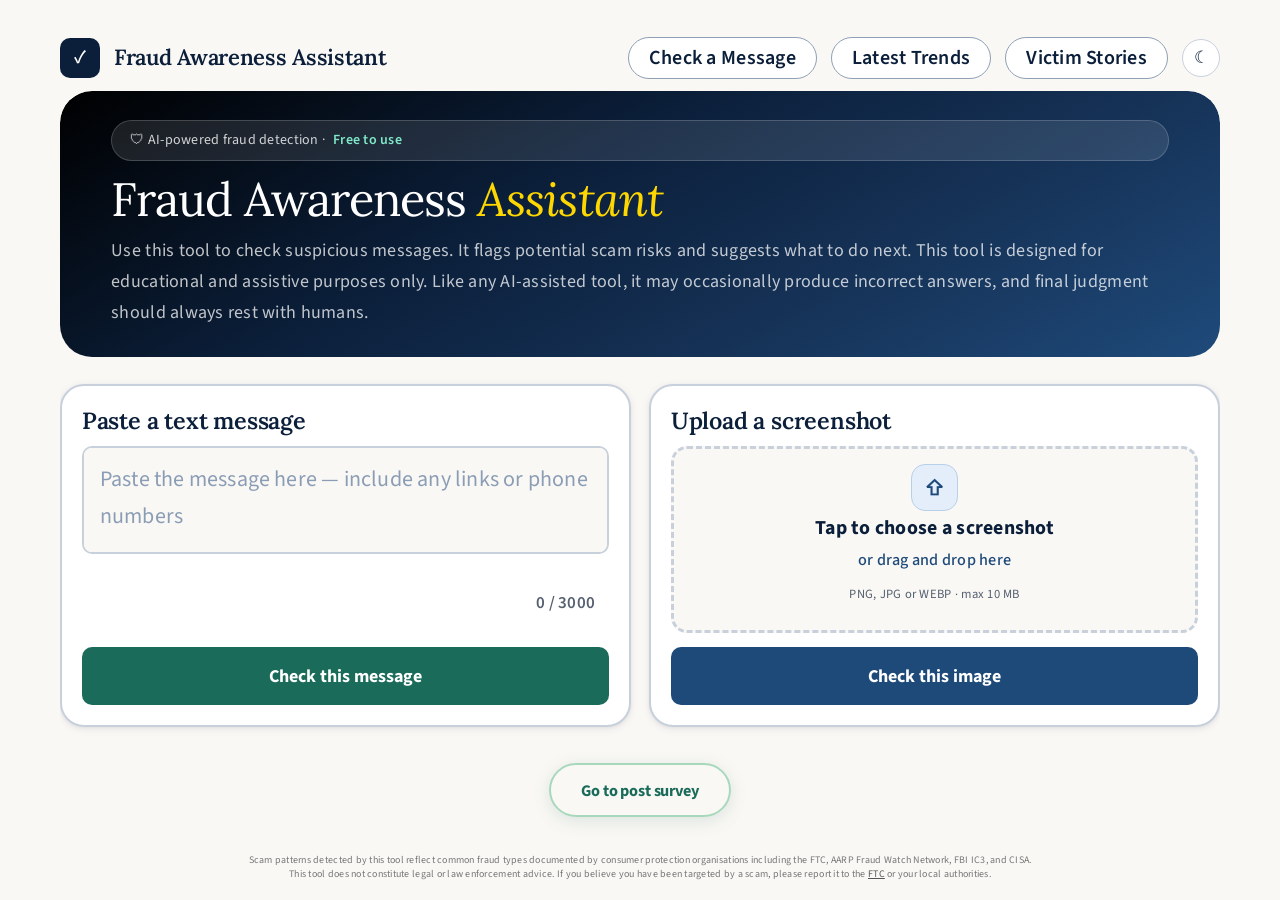
==== commit 4f2f73db: "Adjust hero/footer copy and feedback bar/main-frame styling Add AI-disclaimer sentence to hero copy," ====
--- a/index.html
+++ b/index.html
@@ -29,7 +29,7 @@
       <div class="page-hero">
         <div class="updated-badge">🛡 AI-powered fraud detection · <span>Free to use</span></div>
         <h1>Fraud Awareness <span style="color: #FFD700; font-style: italic;">Assistant</span></h1>
-        <p>Use this tool to check suspicious messages. It flags potential scam risks and suggests what to do next.</p>
+        <p>Use this tool to check suspicious messages. It flags potential scam risks and suggests what to do next. This tool is designed for educational and assistive purposes only. Like any AI-assisted tool, it may occasionally produce incorrect answers, and final judgment should always rest with humans.</p>
       </div>
 
       <div class="content-area">
@@ -185,7 +185,6 @@
 
   <footer class="tool-footer">
     <p>
-      This tool is designed for <strong>educational and assistive purposes only</strong>.<br>
       Scam patterns detected by this tool reflect common fraud types documented by consumer protection organisations including the FTC, AARP Fraud Watch Network, FBI IC3, and CISA.<br>
       This tool does not constitute legal or law enforcement advice. If you believe you have been targeted by a scam, please report it to the <a href="https://reportfraud.ftc.gov" target="_blank" rel="noopener noreferrer" style="color: #555;">FTC</a> or your local authorities.
     </p>
--- a/styles.css
+++ b/styles.css
@@ -132,7 +132,7 @@
 
 /* ── MAIN FRAME ─────────────────────────────────────── */
 .main-frame {
-  background: var(--warm-card);
+  background: transparent;
   /* border: 1.5px solid var(--border); */
   border-radius: var(--r-xl);
   /* box-shadow: var(--shadow-lg); */
@@ -1001,7 +1001,7 @@
     min-height: clamp(100px, 20vh, 220px);
   }
   body.tool-page .page-hero h1 { font-size: clamp(26px, 5.2vh, 68px); margin-bottom: clamp(6px, 1.2vh, 14px); }
-  body.tool-page .page-hero p  { font-size: clamp(14px, 2vh, 20px); }
+  body.tool-page .page-hero p  { font-size: clamp(14px, 2vh, 20px); max-width: none; }
   body.tool-page .page-hero .updated-badge { margin-bottom: clamp(8px, 1.5vh, 18px); padding: clamp(4px, 0.8vh, 6px) 18px; }
 
   body.tool-page .content-area {
@@ -1036,7 +1036,7 @@
   body.tool-page .input-footer { padding-top: clamp(8px, 1.6vh, 20px); }
   body.tool-page .primary-btn { height: clamp(40px, 6.5vh, 58px); font-size: clamp(15px, 2vh, 26px); padding: 0 clamp(16px, 2vw, 30px); }
 
-  body.tool-page .feedback-bar { padding: clamp(10px, 1.8vh, 32px) 28px clamp(14px, 2.4vh, 56px); flex: 0 0 auto; }
+  body.tool-page .feedback-bar { padding: clamp(12px, 2vh, 32px) 28px; flex: 0 0 auto; }
   body.tool-page .feedback-btn { height: clamp(40px, 6vh, 62px); font-size: clamp(15px, 1.8vh, 42px); padding: 0 clamp(18px, 2.4vw, 36px); }
 
   body.tool-page .tool-footer {
@@ -1052,7 +1052,8 @@
 .feedback-bar {
   display: flex;
   justify-content: center;
-  padding: 32px 28px 56px;
+  align-items: center;
+  padding: 32px 28px;
 }
 
 .feedback-btn {
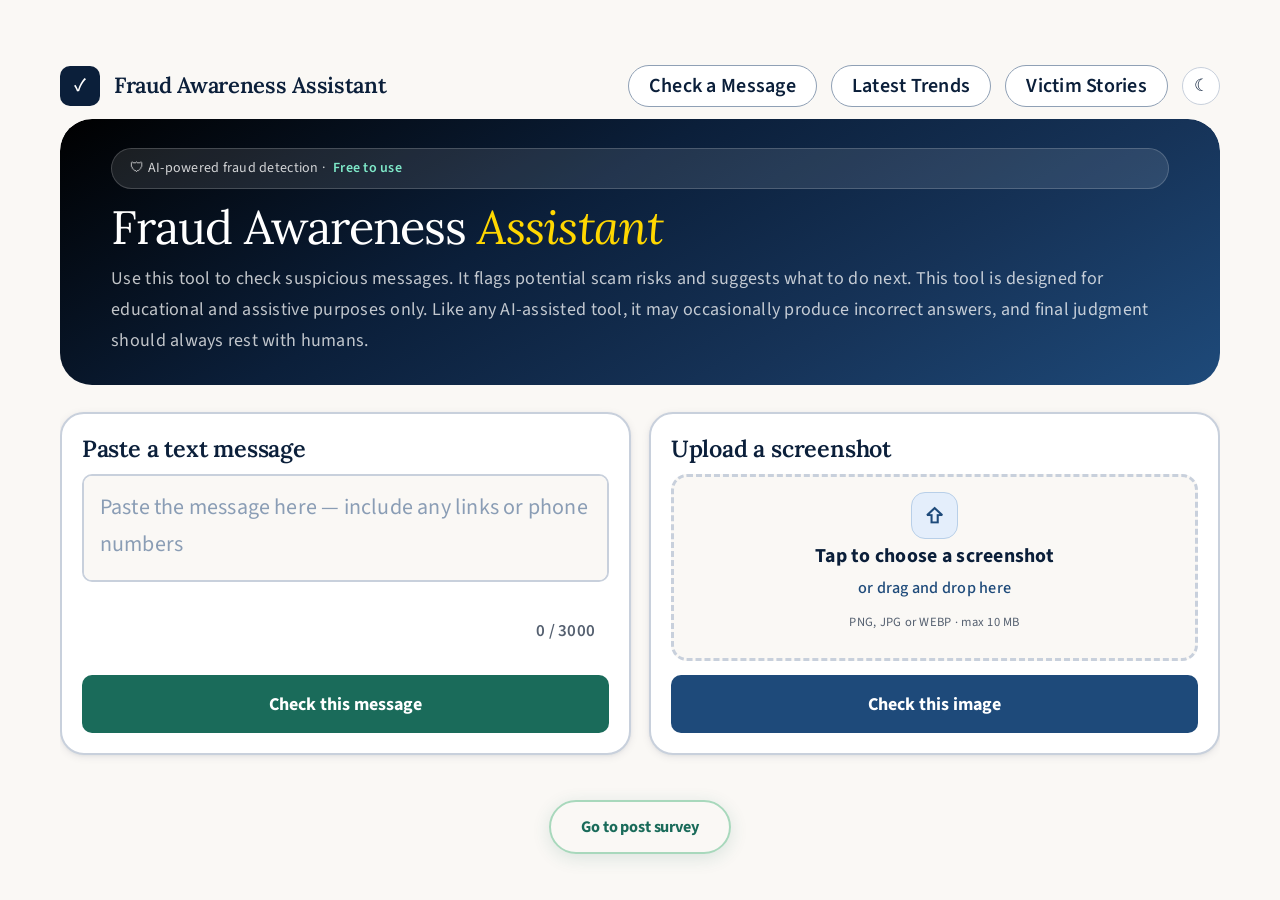
==== commit 5d548ff1: "Remove tool footer disclaimer, fix layout spacing on tool page - Remove the FTC/consumer-protection " ====
--- a/index.html
+++ b/index.html
@@ -183,13 +183,6 @@
   }
   </script>
 
-  <footer class="tool-footer">
-    <p>
-      Scam patterns detected by this tool reflect common fraud types documented by consumer protection organisations including the FTC, AARP Fraud Watch Network, FBI IC3, and CISA.<br>
-      This tool does not constitute legal or law enforcement advice. If you believe you have been targeted by a scam, please report it to the <a href="https://reportfraud.ftc.gov" target="_blank" rel="noopener noreferrer" style="color: #555;">FTC</a> or your local authorities.
-    </p>
-  </footer>
-
   <script src="./script.js"></script>
 </body>
 </html>
--- a/styles.css
+++ b/styles.css
@@ -34,7 +34,7 @@
   --text-hero: 68px;
 }
 
-html, body { width: 100%; min-height: 100%; }
+html, body { width: 100%; min-height: 100vh; }
 
 body {
   margin: 0;
@@ -953,6 +953,9 @@
   .bottom-callout { padding: 24px 36px; }
 }
 
+/* ── TOOL PAGE HERO COPY ────────────────────────────── */
+body.tool-page .page-hero p { max-width: none; }
+
 /* ── TOOL FOOTER ────────────────────────────────────── */
 .tool-footer {
   text-align: center;
@@ -964,50 +967,38 @@
 }
 
 /* ── FIT-TO-VIEWPORT (tool page initial view, ≥641px) ─
-   Keeps the header, hero and input cards within one screen
-   with no scrolling, scaling with viewport height. Once the
-   results panel appears (or content otherwise overflows),
-   only .content-area scrolls internally so the header/hero
-   and feedback bar/footer stay put. Phones keep normal
-   page scrolling via the existing ≤640px breakpoint. ─── */
+   Scales the header, hero and input cards with viewport
+   height, but sizes .app to its actual content instead of
+   force-stretching it to fill the screen. When the content
+   is shorter than the viewport, body centers .app + the
+   feedback bar as a group so the leftover space splits
+   evenly above the header and below the button, instead of
+   collecting entirely at the bottom. Once content is taller
+   than the viewport, centering has no effect and the page
+   scrolls normally. Phones keep normal page scrolling via
+   the existing ≤640px breakpoint. ─── */
 @media (min-width: 641px) {
   body.tool-page {
-    height: 100vh;
-    overflow: hidden;
     display: flex;
     flex-direction: column;
+    justify-content: center;
   }
 
   body.tool-page .app {
-    display: flex;
-    flex-direction: column;
-    flex: 1 1 auto;
-    min-height: 0;
     padding-bottom: 0;
   }
 
-  body.tool-page .topbar { flex: 0 0 auto; padding: clamp(6px, 1.4vh, 14px) 0; }
-
-  body.tool-page .main-frame {
-    flex: 1 1 auto;
-    display: flex;
-    flex-direction: column;
-    min-height: 0;
-  }
+  body.tool-page .topbar { padding: clamp(6px, 1.4vh, 14px) 0; }
 
   body.tool-page .page-hero {
-    flex: 0 0 auto;
     padding: clamp(16px, 3.2vh, 48px) clamp(24px, 4vw, 52px);
     min-height: clamp(100px, 20vh, 220px);
   }
   body.tool-page .page-hero h1 { font-size: clamp(26px, 5.2vh, 68px); margin-bottom: clamp(6px, 1.2vh, 14px); }
-  body.tool-page .page-hero p  { font-size: clamp(14px, 2vh, 20px); max-width: none; }
+  body.tool-page .page-hero p  { font-size: clamp(14px, 2vh, 20px); }
   body.tool-page .page-hero .updated-badge { margin-bottom: clamp(8px, 1.5vh, 18px); padding: clamp(4px, 0.8vh, 6px) 18px; }
 
   body.tool-page .content-area {
-    flex: 1 1 auto;
-    min-height: 0;
-    overflow-y: auto;
     padding: clamp(16px, 3vh, 44px) clamp(24px, 4vw, 52px) clamp(16px, 3vh, 56px);
   }
 
@@ -1036,11 +1027,10 @@
   body.tool-page .input-footer { padding-top: clamp(8px, 1.6vh, 20px); }
   body.tool-page .primary-btn { height: clamp(40px, 6.5vh, 58px); font-size: clamp(15px, 2vh, 26px); padding: 0 clamp(16px, 2vw, 30px); }
 
-  body.tool-page .feedback-bar { padding: clamp(12px, 2vh, 32px) 28px; flex: 0 0 auto; }
+  body.tool-page .feedback-bar { padding: clamp(12px, 2vh, 32px) 28px; }
   body.tool-page .feedback-btn { height: clamp(40px, 6vh, 62px); font-size: clamp(15px, 1.8vh, 42px); padding: 0 clamp(18px, 2.4vw, 36px); }
 
   body.tool-page .tool-footer {
-    flex: 0 0 auto;
     padding: clamp(6px, 1vh, 20px) 24px;
     font-size: clamp(10px, 1vh, 12.5px);
     line-height: 1.35;
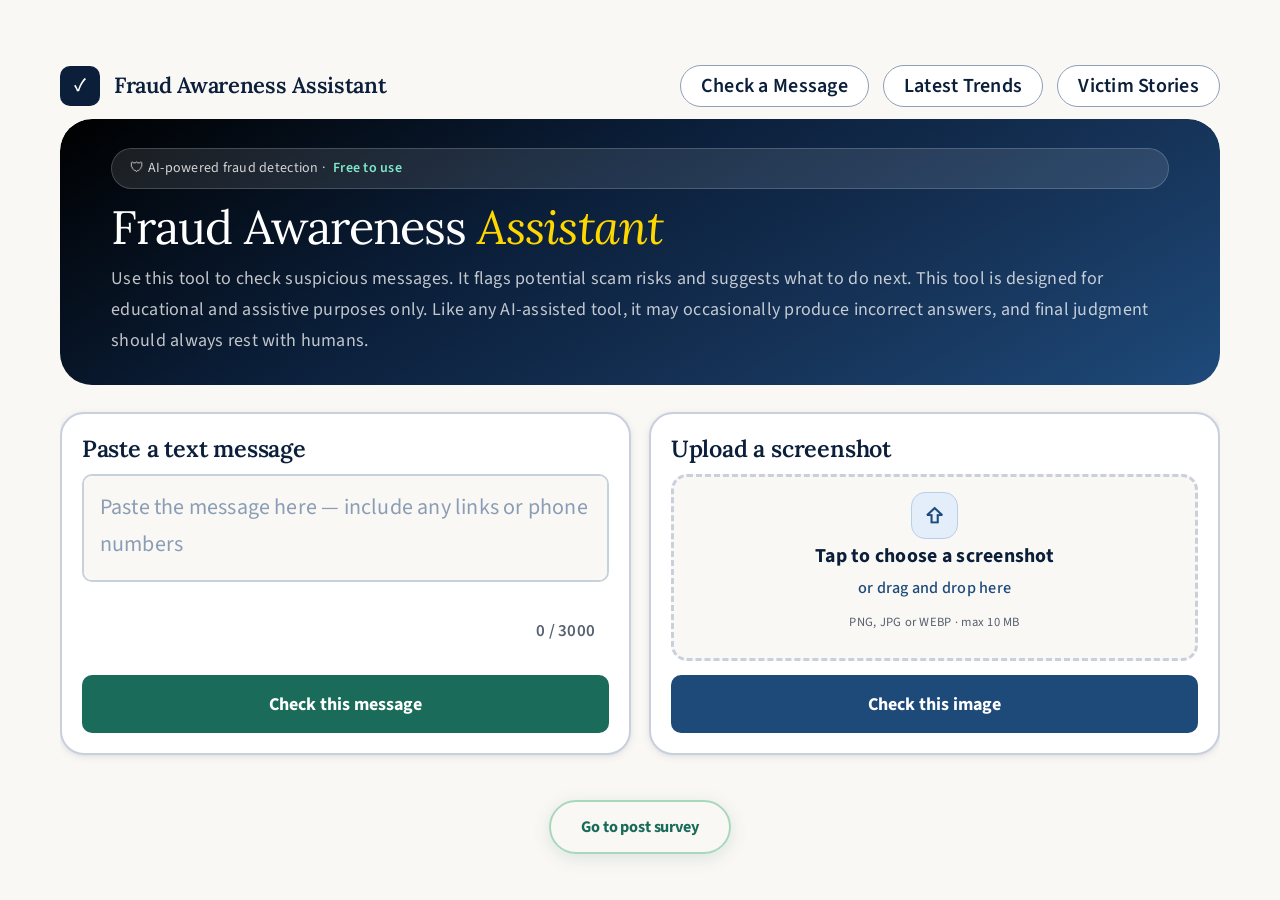
==== commit db35d247: "Disable theme toggle button for now - Comment out the .theme-btn button in the topbar - Guard the th" ====
--- a/index.html
+++ b/index.html
@@ -19,7 +19,7 @@
         <a href="./index.html" class="learn-btn" style="text-decoration:none; display:flex; align-items:center;">Check a Message</a>
         <a href="./latest-scam-trends/latest-trends.html" class="learn-btn" style="text-decoration:none; display:flex; align-items:center;">Latest Trends</a>
         <a href="./fraud-victim-stories/official-videos.html" class="learn-btn" style="text-decoration:none; display:flex; align-items:center;">Victim Stories</a>
-        <button class="theme-btn" type="button" aria-label="Toggle theme">☾</button>
+        <!-- <button class="theme-btn" type="button" aria-label="Toggle theme">☾</button> -->
       </div>
     </header>
 
@@ -148,7 +148,7 @@
             <p id="disclaimerText"></p>
           </div>
 
-          <!-- ACCURACY FEEDBACK -->
+          <!-- ACCURACY FEEDBACK (disabled for now)
           <div id="accuracyCard" class="accuracy-card hidden">
             <p class="accuracy-label">How do you feel about this assessment?</p>
             <div class="accuracy-options">
@@ -158,6 +158,7 @@
             </div>
             <p id="accuracyThanks" class="accuracy-thanks hidden">Thank you — your feedback helps improve this tool.</p>
           </div>
+          -->
 
           <div class="bottom-callout">
             <p class="attribution">This tool was developed by the Center for Advanced Communications Policy at Georgia Tech as part of ongoing research on AI, accessibility, and fraud awareness.</p>
